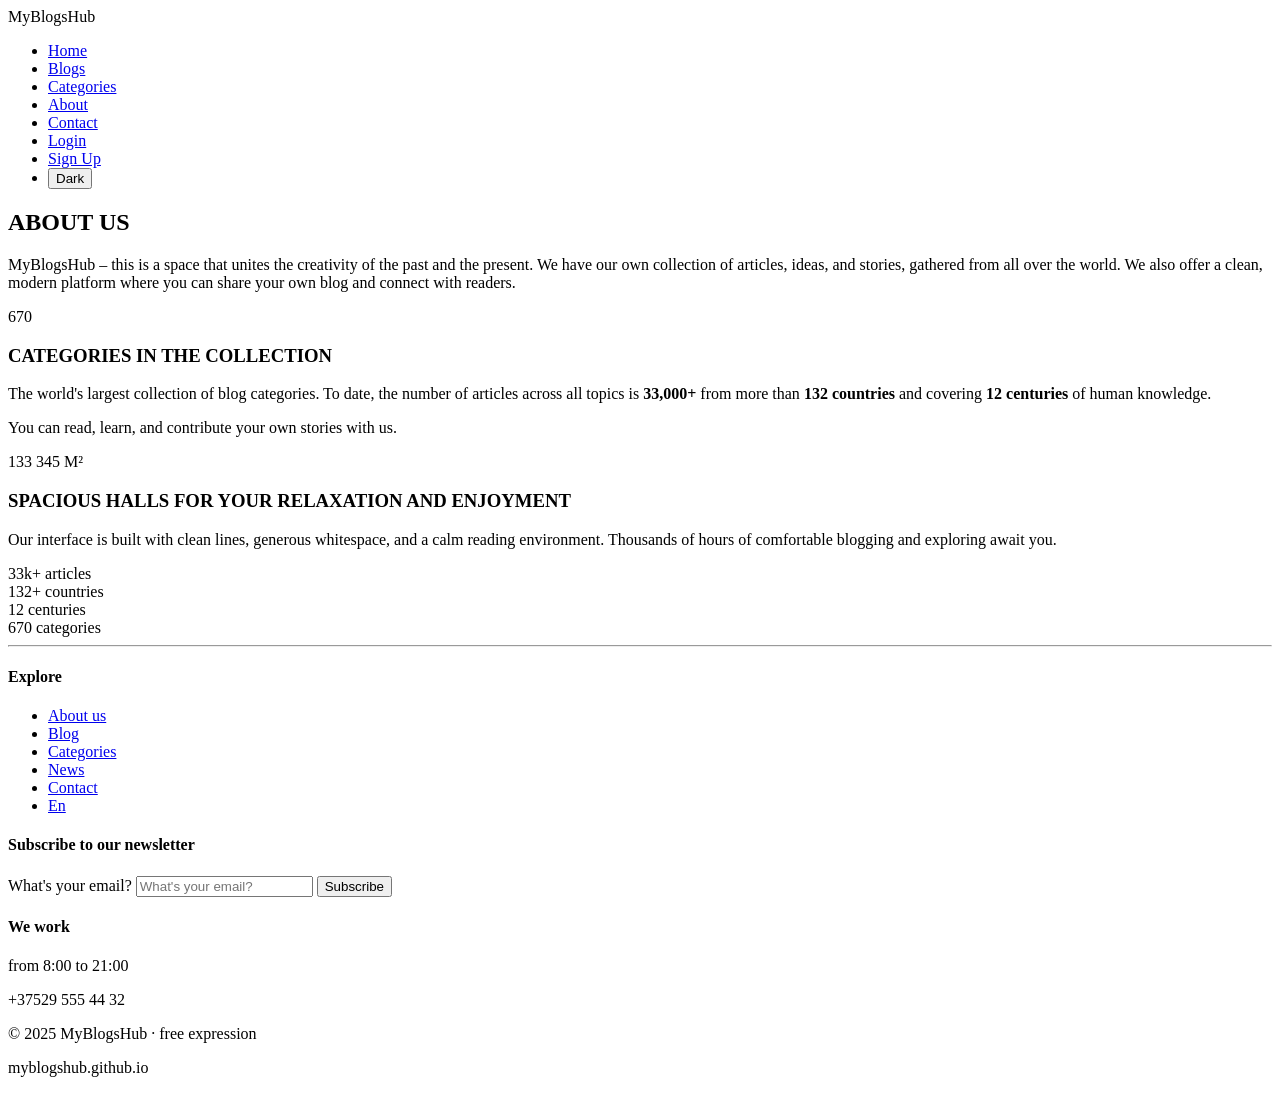
==== about.html @ 2fc3e459 "Create about.html" ====
<!DOCTYPE html>
<html lang="en">
<head>
  <meta charset="UTF-8">
  <meta name="viewport" content="width=device-width, initial-scale=1.0">
  <title>MyBlogsHub · about us</title>
  <link rel="stylesheet" href="about-style.css">
</head>
<body class="light-theme">
  <header class="site-header">
    <div class="container header-flex">
      <div class="logo">MyBlogsHub</div>
      <nav class="navbar">
        <ul class="nav-list">
          <li><a href="index.html">Home</a></li>
          <li><a href="#">Blogs</a></li>
          <li><a href="#">Categories</a></li>
          <li><a href="about.html" class="active">About</a></li>
          <li><a href="#">Contact</a></li>
          <li><a href="login.html">Login</a></li>
          <li><a href="register.html">Sign Up</a></li>
          <li><button class="theme-toggle" id="themeToggle">Dark</button></li>
        </ul>
      </nav>
      <div class="mobile-toggle" id="mobileToggle">
        <span></span><span></span><span></span>
      </div>
    </div>
  </header>

  <main>
    <section class="about-hero">
      <div class="container">
        <h1>ABOUT US</h1>
        <p class="about-description">
          MyBlogsHub – this is a space that unites the creativity of the past and the present. 
          We have our own collection of articles, ideas, and stories, gathered from all over the world. 
          We also offer a clean, modern platform where you can share your own blog and connect with readers.
        </p>
      </div>
    </section>

    <section class="stats">
      <div class="container">
        <div class="stats-grid">
          <div class="stat-card">
            <span class="stat-number">670</span>
            <h3>CATEGORIES IN THE COLLECTION</h3>
            <p class="stat-detail">
              The world's largest collection of blog categories. 
              To date, the number of articles across all topics is <strong>33,000+</strong> 
              from more than <strong>132 countries</strong> and covering <strong>12 centuries</strong> 
              of human knowledge.
            </p>
            <p class="stat-note">
              You can read, learn, and contribute your own stories with us.
            </p>
          </div>

          <div class="stat-card spacious-card">
            <span class="stat-number">133 345</span>
            <span class="stat-unit">M²</span>
            <h3>SPACIOUS HALLS FOR YOUR RELAXATION AND ENJOYMENT</h3>
            <p class="stat-detail">
              Our interface is built with clean lines, generous whitespace, and a calm reading environment. 
              Thousands of hours of comfortable blogging and exploring await you.
            </p>
          </div>
        </div>

        <div class="stat-mini-row">
          <div class="mini-item"><span>33k+</span> articles</div>
          <div class="mini-item"><span>132+</span> countries</div>
          <div class="mini-item"><span>12</span> centuries</div>
          <div class="mini-item"><span>670</span> categories</div>
        </div>
      </div>
    </section>
    <hr class="separator">
  </main>

  <footer class="site-footer">
    <div class="container footer-grid">
      <div class="footer-nav">
        <h4>Explore</h4>
        <ul>
          <li><a href="#">About us</a></li>
          <li><a href="#">Blog</a></li>
          <li><a href="#">Categories</a></li>
          <li><a href="#">News</a></li>
          <li><a href="#">Contact</a></li>
          <li><a href="#" class="lang">En</a></li>
        </ul>
      </div>

      <div class="footer-newsletter">
        <h4>Subscribe to our newsletter</h4>
        <form class="newsletter-form" id="newsletterForm">
          <label for="email" class="visually-hidden">What's your email?</label>
          <input type="email" id="email" name="email" placeholder="What's your email?" required>
          <button type="submit">Subscribe</button>
        </form>
        <p class="form-feedback" id="formFeedback"></p>
      </div>

      <div class="footer-contact">
        <h4>We work</h4>
        <p>from 8:00 to 21:00</p>
        <p class="phone">+37529 555 44 32</p>
        <p class="copyright">© 2025 MyBlogsHub · free expression</p>
        <p class="domain">myblogshub.github.io</p>
      </div>
    </div>
  </footer>

  <script src="about-script.js"></script>
</body>
</html>
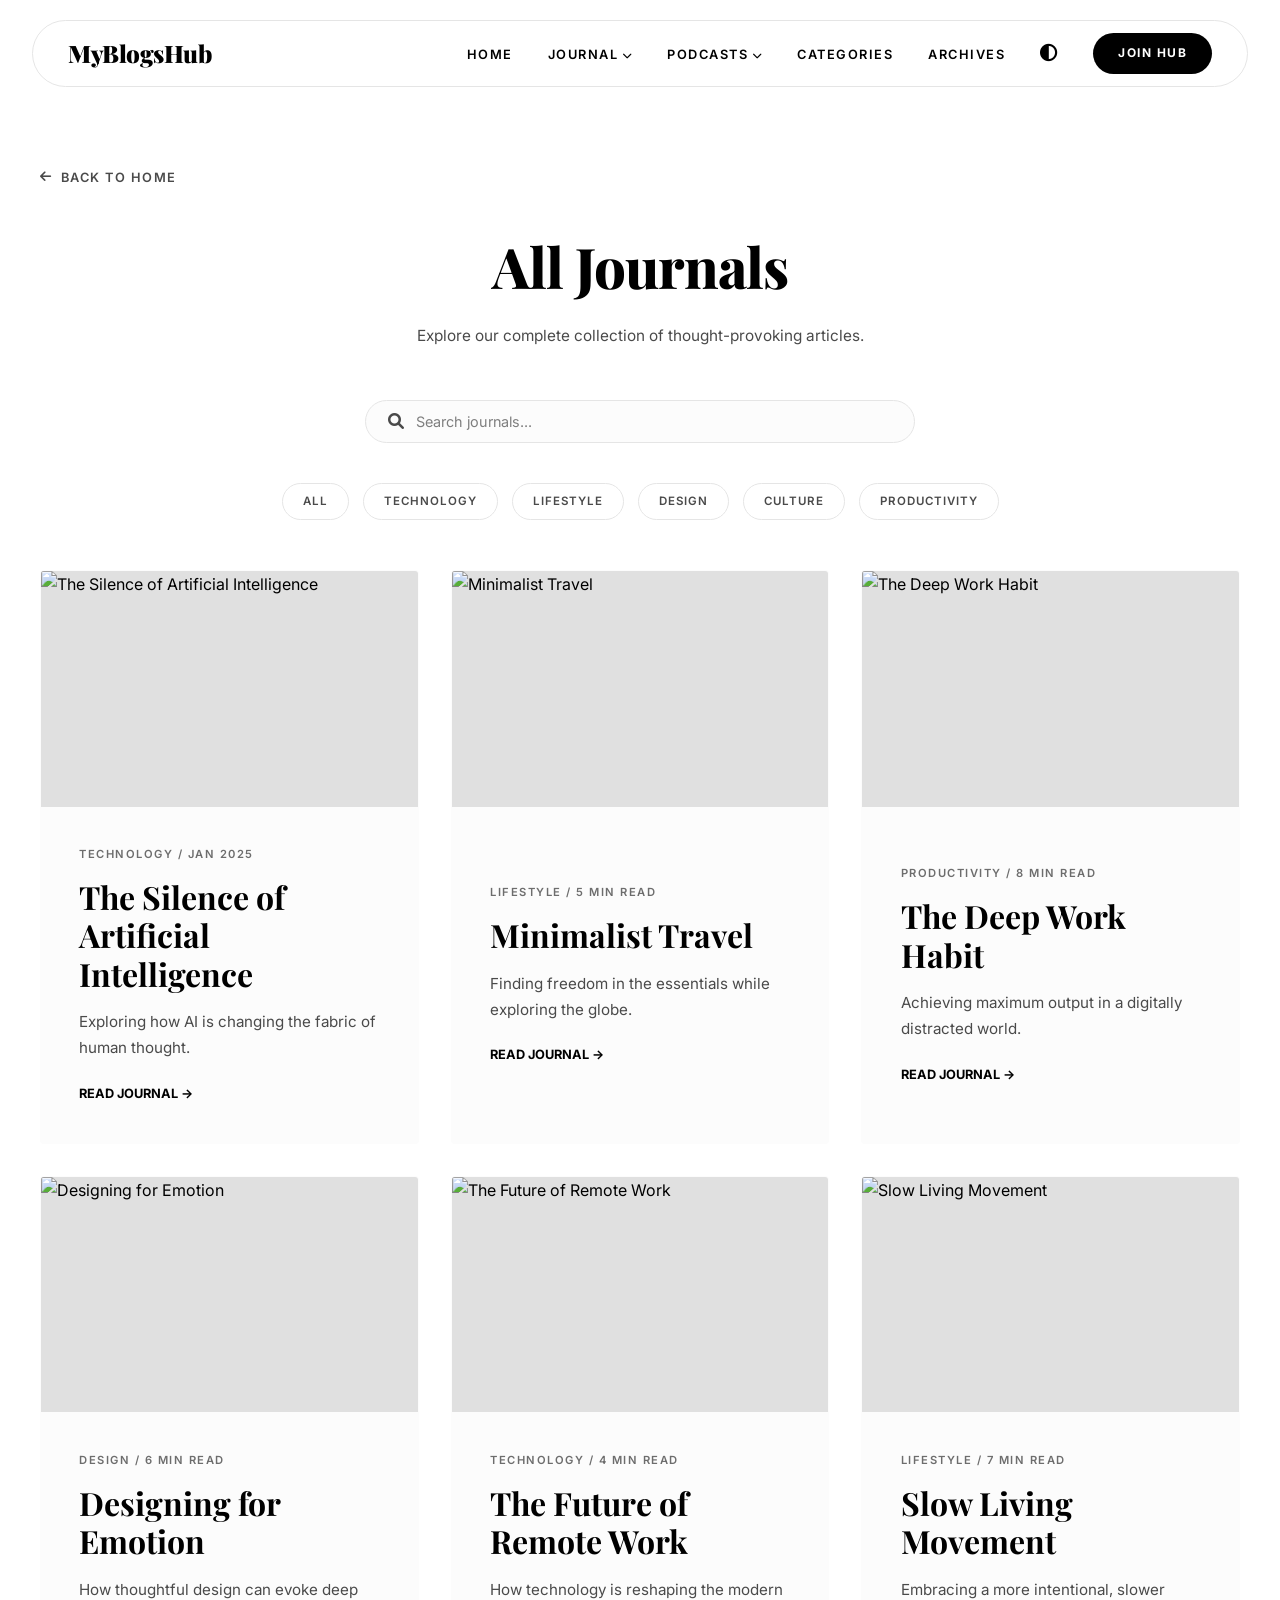
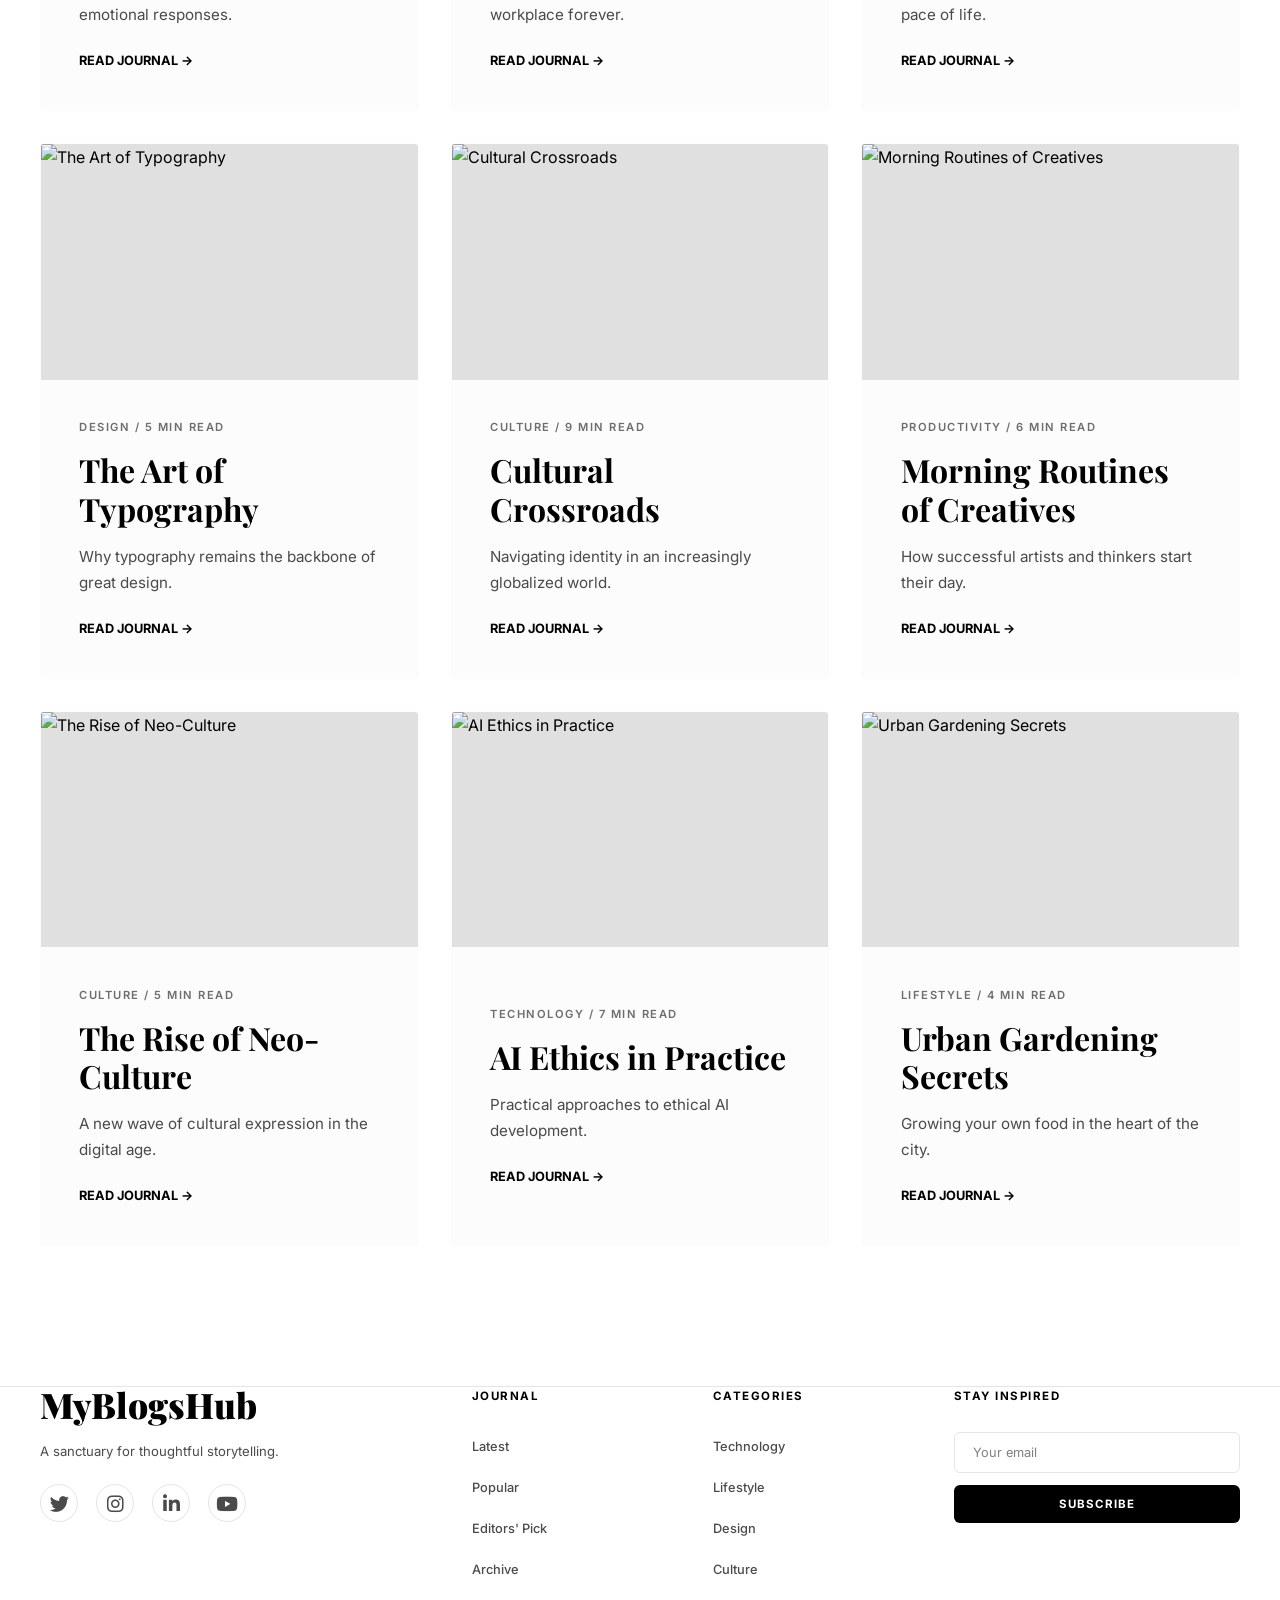
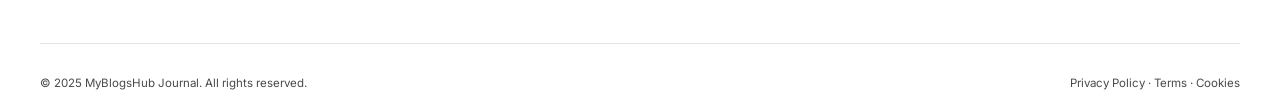
==== commit e5509f1a: "Update about.html" ====
--- a/about.html
+++ b/about.html
@@ -3,116 +3,95 @@
 <head>
   <meta charset="UTF-8">
   <meta name="viewport" content="width=device-width, initial-scale=1.0">
-  <title>MyBlogsHub · about us</title>
-  <link rel="stylesheet" href="about-style.css">
+  <title>MyBlogsHub – All Journals</title>
+  <link rel="stylesheet" href="https://cdnjs.cloudflare.com/ajax/libs/font-awesome/6.0.0-beta3/css/all.min.css">
+  <link rel="stylesheet" href="blogs_style.css">
 </head>
 <body class="light-theme">
-  <header class="site-header">
-    <div class="container header-flex">
-      <div class="logo">MyBlogsHub</div>
-      <nav class="navbar">
-        <ul class="nav-list">
+  <header id="mainHeader">
+    <div class="nav-wrap" id="navWrap">
+      <a href="index.html" class="logo">MyBlogsHub</a>
+      <nav>
+        <ul class="nav-links" id="navLinks">
           <li><a href="index.html">Home</a></li>
-          <li><a href="#">Blogs</a></li>
+          <li class="dropdown-parent">
+            <a href="#" class="dropdown-toggle" onclick="event.preventDefault()">Journal <i class="fas fa-chevron-down"></i></a>
+            <ul class="dropdown-menu">
+              <li><a href="blogs.html?category=all" class="all-cat">All Categories</a></li>
+              <li><a href="blogs.html?category=technology">Technology</a></li>
+              <li><a href="blogs.html?category=lifestyle">Lifestyle</a></li>
+              <li><a href="blogs.html?category=design">Design</a></li>
+              <li><a href="blogs.html?category=culture">Culture</a></li>
+              <li><a href="blogs.html?category=productivity">Productivity</a></li>
+            </ul>
+          </li>
+          <li class="dropdown-parent">
+            <a href="#" class="dropdown-toggle" onclick="event.preventDefault()">Podcasts <i class="fas fa-chevron-down"></i></a>
+            <ul class="dropdown-menu">
+              <li><a href="podcasts.html?category=all" class="all-cat">All Categories</a></li>
+              <li><a href="podcasts.html?category=technology">Technology</a></li>
+              <li><a href="podcasts.html?category=lifestyle">Lifestyle</a></li>
+              <li><a href="podcasts.html?category=design">Design</a></li>
+              <li><a href="podcasts.html?category=culture">Culture</a></li>
+              <li><a href="podcasts.html?category=productivity">Productivity</a></li>
+            </ul>
+          </li>
           <li><a href="#">Categories</a></li>
-          <li><a href="about.html" class="active">About</a></li>
-          <li><a href="#">Contact</a></li>
-          <li><a href="login.html">Login</a></li>
-          <li><a href="register.html">Sign Up</a></li>
-          <li><button class="theme-toggle" id="themeToggle">Dark</button></li>
+          <li><a href="#">Archives</a></li>
+          <li><button class="theme-toggle" id="themeToggle"><i class="fas fa-adjust"></i></button></li>
+          <li><a href="join-hub.html" class="join-hub-btn">Join Hub</a></li>
         </ul>
+        <button class="hamburger-icon" onclick="toggleMenu()"><i class="fas fa-bars"></i></button>
       </nav>
-      <div class="mobile-toggle" id="mobileToggle">
-        <span></span><span></span><span></span>
-      </div>
     </div>
   </header>
 
+  <div id="closeBtn" onclick="toggleMenu()">&times;</div>
+
   <main>
-    <section class="about-hero">
-      <div class="container">
-        <h1>ABOUT US</h1>
-        <p class="about-description">
-          MyBlogsHub – this is a space that unites the creativity of the past and the present. 
-          We have our own collection of articles, ideas, and stories, gathered from all over the world. 
-          We also offer a clean, modern platform where you can share your own blog and connect with readers.
-        </p>
+    <div class="container">
+      <a href="index.html" class="back-btn"><i class="fas fa-arrow-left"></i> Back to Home</a>
+      <div class="blogs-header">
+        <h2>All Journals</h2>
+        <p>Explore our complete collection of thought-provoking articles.</p>
       </div>
-    </section>
-
-    <section class="stats">
-      <div class="container">
-        <div class="stats-grid">
-          <div class="stat-card">
-            <span class="stat-number">670</span>
-            <h3>CATEGORIES IN THE COLLECTION</h3>
-            <p class="stat-detail">
-              The world's largest collection of blog categories. 
-              To date, the number of articles across all topics is <strong>33,000+</strong> 
-              from more than <strong>132 countries</strong> and covering <strong>12 centuries</strong> 
-              of human knowledge.
-            </p>
-            <p class="stat-note">
-              You can read, learn, and contribute your own stories with us.
-            </p>
-          </div>
-
-          <div class="stat-card spacious-card">
-            <span class="stat-number">133 345</span>
-            <span class="stat-unit">M²</span>
-            <h3>SPACIOUS HALLS FOR YOUR RELAXATION AND ENJOYMENT</h3>
-            <p class="stat-detail">
-              Our interface is built with clean lines, generous whitespace, and a calm reading environment. 
-              Thousands of hours of comfortable blogging and exploring await you.
-            </p>
-          </div>
-        </div>
-
-        <div class="stat-mini-row">
-          <div class="mini-item"><span>33k+</span> articles</div>
-          <div class="mini-item"><span>132+</span> countries</div>
-          <div class="mini-item"><span>12</span> centuries</div>
-          <div class="mini-item"><span>670</span> categories</div>
+      <div class="search-wrap">
+        <div class="search-box">
+          <i class="fas fa-search"></i>
+          <input type="text" id="blogSearch" placeholder="Search journals..." oninput="filterBlogs()">
         </div>
       </div>
-    </section>
-    <hr class="separator">
+      <div class="cat-filters" id="catFilters">
+        <a href="index.html" class="cat-pill all-pill">All</a>
+        <button class="cat-pill" data-cat="technology" onclick="setCategory('technology')">Technology</button>
+        <button class="cat-pill" data-cat="lifestyle" onclick="setCategory('lifestyle')">Lifestyle</button>
+        <button class="cat-pill" data-cat="design" onclick="setCategory('design')">Design</button>
+        <button class="cat-pill" data-cat="culture" onclick="setCategory('culture')">Culture</button>
+        <button class="cat-pill" data-cat="productivity" onclick="setCategory('productivity')">Productivity</button>
+      </div>
+      <div class="blogs-grid" id="blogsGrid"></div>
+    </div>
   </main>
 
-  <footer class="site-footer">
-    <div class="container footer-grid">
-      <div class="footer-nav">
-        <h4>Explore</h4>
-        <ul>
-          <li><a href="#">About us</a></li>
-          <li><a href="#">Blog</a></li>
-          <li><a href="#">Categories</a></li>
-          <li><a href="#">News</a></li>
-          <li><a href="#">Contact</a></li>
-          <li><a href="#" class="lang">En</a></li>
-        </ul>
+  <footer class="container">
+    <div class="footer-grid">
+      <div class="footer-col footer-about">
+        <div class="footer-logo">MyBlogsHub</div>
+        <p>A sanctuary for thoughtful storytelling.</p>
+        <div class="social-icons">
+          <a href="#" aria-label="Twitter"><i class="fab fa-twitter"></i></a>
+          <a href="#" aria-label="Instagram"><i class="fab fa-instagram"></i></a>
+          <a href="#" aria-label="LinkedIn"><i class="fab fa-linkedin-in"></i></a>
+          <a href="#" aria-label="YouTube"><i class="fab fa-youtube"></i></a>
+        </div>
       </div>
-
-      <div class="footer-newsletter">
-        <h4>Subscribe to our newsletter</h4>
-        <form class="newsletter-form" id="newsletterForm">
-          <label for="email" class="visually-hidden">What's your email?</label>
-          <input type="email" id="email" name="email" placeholder="What's your email?" required>
-          <button type="submit">Subscribe</button>
-        </form>
-        <p class="form-feedback" id="formFeedback"></p>
-      </div>
-
-      <div class="footer-contact">
-        <h4>We work</h4>
-        <p>from 8:00 to 21:00</p>
-        <p class="phone">+37529 555 44 32</p>
-        <p class="copyright">© 2025 MyBlogsHub · free expression</p>
-        <p class="domain">myblogshub.github.io</p>
-      </div>
+      <div class="footer-col"><h4>Journal</h4><ul class="footer-links"><li><a href="blogs.html?category=all">Latest</a></li><li><a href="blogs.html?category=all">Popular</a></li><li><a href="blogs.html?category=all">Editors' Pick</a></li><li><a href="blogs.html?category=all">Archive</a></li></ul></div>
+      <div class="footer-col"><h4>Categories</h4><ul class="footer-links"><li><a href="blogs.html?category=technology">Technology</a></li><li><a href="blogs.html?category=lifestyle">Lifestyle</a></li><li><a href="blogs.html?category=design">Design</a></li><li><a href="blogs.html?category=culture">Culture</a></li></ul></div>
+      <div class="footer-col"><h4>Stay Inspired</h4><form class="newsletter-form" onsubmit="event.preventDefault();alert('Subscribed!');"><input type="email" placeholder="Your email"><button type="submit">Subscribe</button></form></div>
     </div>
+    <div class="footer-bottom"><span>&copy; 2025 MyBlogsHub Journal. All rights reserved.</span><div><a href="#">Privacy Policy</a> · <a href="#">Terms</a> · <a href="#">Cookies</a></div></div>
   </footer>
 
-  <script src="about-script.js"></script>
+  <script src="blogs_script.js"></script>
 </body>
-</html>
+  </html>
--- a/blogs_style.css
+++ b/blogs_style.css
@@ -0,0 +1,127 @@
+/* blogs_style.css */
+@import url('https://fonts.googleapis.com/css2?family=Inter:wght@300;400;500;600;700&family=Playfair+Display:ital,wght@0,700;0,800;0,900;1,700&display=swap');
+:root { --bg-color:#fff; --text-color:#000; --accent-color:#1a1a1a; --sub-text:#4a4a4a; --card-bg:#fcfcfc; --border-color:#e5e5e5; --glass-bg:rgba(255,255,255,0.85); --transition:all 0.6s cubic-bezier(0.19,1,0.22,1); }
+.dark-theme { --bg-color:#0a0a0a; --text-color:#fff; --accent-color:#f0f0f0; --sub-text:#b0b0b0; --card-bg:#111; --border-color:#1e1e1e; --glass-bg:rgba(10,10,10,0.9); }
+* { margin:0; padding:0; box-sizing:border-box; }
+html { scroll-behavior:smooth; -webkit-tap-highlight-color:transparent; }
+body { font-family:'Inter',sans-serif; background:var(--bg-color); color:var(--text-color); transition:background-color 0.5s ease, color 0.5s ease; line-height:1.7; overflow-x:hidden; -webkit-font-smoothing:antialiased; min-height:100vh; }
+.container { max-width:1400px; margin:0 auto; padding:0 40px; width:100%; }
+
+header { position:fixed; top:20px; left:0; right:0; z-index:1000; transition: transform 0.4s cubic-bezier(0.19,1,0.22,1), opacity 0.4s ease; will-change: transform; }
+header.hidden { transform: translateY(-120px); opacity: 0; pointer-events: none; }
+.nav-wrap { margin:0 auto; width:95%; max-width:1250px; background:var(--glass-bg); backdrop-filter:blur(25px); border:1px solid var(--border-color); border-radius:100px; padding:12px 35px; display:flex; justify-content:space-between; align-items:center; transition:all 0.35s cubic-bezier(0.19,1,0.22,1); }
+.nav-wrap.scrolled { padding:8px 30px; width:90%; border-radius:80px; }
+.logo { font-family:'Playfair Display',serif; font-weight:900; font-size:clamp(1.2rem,2.5vw,1.5rem); letter-spacing:-0.5px; color:var(--text-color); cursor:pointer; white-space:nowrap; transition:opacity 0.3s, transform 0.3s; text-decoration:none; }
+.logo:hover { opacity:0.7; transform:scale(1.03); }
+.nav-links { display:flex; list-style:none; gap:35px; align-items:center; }
+.nav-links a { text-decoration:none; color:var(--text-color); font-size:0.8rem; font-weight:600; text-transform:uppercase; letter-spacing:1.5px; transition:opacity 0.3s, transform 0.3s; white-space:nowrap; display:inline-block; }
+.nav-links a:hover { opacity:0.4; transform:translateY(-1px); }
+
+/* Dropdown */
+.dropdown-parent { position:static; }
+.dropdown-toggle { cursor:pointer; display:flex; align-items:center; gap:6px; }
+.dropdown-toggle i { font-size:0.6rem; transition:transform 0.35s ease; }
+.dropdown-parent.show .dropdown-toggle i { transform:rotate(180deg); }
+.dropdown-menu { position:static; left:auto; top:auto; transform:none; background:transparent; backdrop-filter:none; border:none; padding:0; min-width:0; list-style:none; opacity:1; visibility:visible; pointer-events:all; box-shadow:none; text-align:center; display:none; }
+.dropdown-parent.show .dropdown-menu,
+.dropdown-parent.open .dropdown-menu { display:block; }
+.dropdown-menu li a { display:block; padding:8px 0; font-size:0.9rem; letter-spacing:1.2px; color:var(--sub-text); transition:all 0.25s; text-transform:capitalize; width:100%; text-align:center; }
+.dropdown-menu li a:hover { background:var(--border-color); color:var(--text-color); opacity:1; transform:none; }
+.dropdown-menu li a.all-cat { border-bottom:1px solid var(--border-color); margin-bottom:4px; font-weight:700; color:var(--text-color); }
+
+@media (min-width:769px) {
+  .dropdown-parent { position:relative; }
+  .dropdown-menu { position:absolute; top:calc(100% + 18px); left:50%; transform:translateX(-50%) translateY(8px); background:var(--glass-bg); backdrop-filter:blur(30px); border:1px solid var(--border-color); border-radius:16px; padding:8px 0; min-width:210px; list-style:none; opacity:0; visibility:hidden; pointer-events:none; transition:all 0.35s cubic-bezier(0.19,1,0.22,1); box-shadow:0 20px 50px rgba(0,0,0,0.08); text-align:left; display:block; }
+  .dropdown-parent.show .dropdown-menu { opacity:1; visibility:visible; pointer-events:all; transform:translateX(-50%) translateY(0); }
+  .dropdown-menu li a { padding:10px 22px; font-size:0.72rem; text-align:left; }
+}
+
+.theme-toggle { background:none; border:none; cursor:pointer; color:var(--text-color); font-size:1.1rem; outline:none; padding:0; transition:transform 0.4s ease; }
+.theme-toggle:hover { transform:rotate(30deg); }
+.join-hub-btn { background:var(--text-color); color:var(--bg-color)!important; padding:10px 25px; border-radius:100px; font-size:0.75rem!important; font-weight:700!important; opacity:1!important; transition:all 0.35s cubic-bezier(0.19,1,0.22,1)!important; display:inline-block; }
+.join-hub-btn:hover { transform:translateY(-2px); opacity:0.9!important; box-shadow:0 8px 25px rgba(0,0,0,0.1); }
+.hamburger-icon { display:none; background:none; border:none; font-size:1.3rem; color:var(--text-color); cursor:pointer; z-index:1002; transition:0.3s; }
+.hamburger-icon:hover { opacity:0.6; transform:scale(1.1); }
+#closeBtn { display:none; }
+
+main { padding-top: clamp(140px, 18vh, 180px); padding-bottom: 60px; }
+.back-btn { display:inline-flex; align-items:center; gap:8px; color:var(--sub-text); font-weight:600; font-size:0.8rem; text-transform:uppercase; letter-spacing:1.5px; margin-bottom:30px; transition:all 0.3s; background:none; border:none; font-family:'Inter',sans-serif; text-decoration:none; }
+.back-btn:hover { color:var(--text-color); gap:12px; }
+.back-btn i { transition:transform 0.3s; }
+.back-btn:hover i { transform:translateX(-4px); }
+.blogs-header { text-align:center; margin-bottom:50px; animation:fadeUp 0.8s 0.2s cubic-bezier(0.19,1,0.22,1) both; }
+.blogs-header h2 { font-family:'Playfair Display',serif; font-size:clamp(2rem,5vw,3.5rem); font-weight:800; letter-spacing:-1px; margin-bottom:10px; color:var(--text-color); }
+.blogs-header p { color:var(--sub-text); font-size:clamp(0.85rem,1.2vw,1rem); }
+@keyframes fadeUp { 0%{opacity:0; transform:translateY(28px);} 100%{opacity:1; transform:translateY(0);} }
+
+.search-wrap { display:flex; justify-content:center; margin-bottom:40px; animation:fadeUp 0.6s 0.1s cubic-bezier(0.19,1,0.22,1) both; }
+.search-box { display:flex; align-items:center; gap:12px; background:var(--card-bg); border:1px solid var(--border-color); border-radius:100px; padding:12px 22px; width:100%; max-width:550px; transition:all 0.35s ease; }
+.search-box:focus-within { border-color:var(--text-color); box-shadow:0 0 0 6px rgba(128,128,128,0.06); }
+.search-box i { color:var(--sub-text); font-size:1rem; }
+.search-box input { flex:1; border:none; background:transparent; color:var(--text-color); font-family:'Inter',sans-serif; font-size:0.9rem; outline:none; }
+.search-box input::placeholder { color:var(--sub-text); opacity:0.7; }
+
+.cat-filters { display:flex; justify-content:center; flex-wrap:wrap; gap:clamp(8px,1.5vw,14px); margin-bottom:50px; animation:fadeUp 0.6s 0.2s cubic-bezier(0.19,1,0.22,1) both; }
+.cat-pill { background:transparent; border:1px solid var(--border-color); color:var(--sub-text); padding:8px 20px; border-radius:100px; font-family:'Inter',sans-serif; font-size:clamp(0.7rem,0.9vw,0.78rem); font-weight:600; cursor:pointer; text-transform:uppercase; letter-spacing:1px; transition:all 0.3s ease; white-space:nowrap; text-decoration:none; display:inline-block; }
+.cat-pill:hover, .cat-pill.active { background:var(--text-color); color:var(--bg-color); border-color:var(--text-color); transform:translateY(-2px); box-shadow:0 6px 20px rgba(0,0,0,0.1); }
+.cat-pill.all-pill { background:transparent; }
+
+.blogs-grid { display:grid; grid-template-columns:repeat(auto-fill, minmax(340px, 1fr)); gap:clamp(20px,2.5vw,32px); padding-bottom:80px; }
+.blog-card { background:var(--card-bg); border-radius:4px; overflow:hidden; transition:var(--transition); display:flex; flex-direction:column; border:1px solid transparent; }
+.blog-card:hover { transform:translateY(-6px); box-shadow:0 25px 60px rgba(0,0,0,0.08); border-color:var(--border-color); }
+.card-img-wrap { width:100%; aspect-ratio:16/10; overflow:hidden; position:relative; background:#e0e0e0; }
+.dark-theme .card-img-wrap { background:#1a1a1a; }
+.card-img-wrap img { width:100%; height:100%; object-fit:cover; transition:transform 1.8s cubic-bezier(0.19,1,0.22,1); }
+.blog-card:hover .card-img-wrap img { transform:scale(1.05); }
+.card-content { padding:clamp(22px,3vw,40px); display:flex; flex-direction:column; justify-content:center; flex:1; }
+.card-meta { font-size:0.7rem; text-transform:uppercase; letter-spacing:1.5px; color:var(--sub-text); margin-bottom:14px; font-weight:600; opacity:0.8; }
+.card-title { font-family:'Playfair Display',serif; font-size:clamp(1.3rem,2.5vw,2rem); line-height:1.2; margin-bottom:16px; color:var(--text-color); font-weight:700; transition:opacity 0.3s; }
+.blog-card:hover .card-title { opacity:0.8; }
+.card-desc { font-size:clamp(0.8rem,1.3vw,0.95rem); color:var(--sub-text); margin-bottom:22px; }
+.no-results { text-align:center; grid-column:1/-1; padding:60px 20px; color:var(--sub-text); font-size:1rem; }
+
+footer { padding:clamp(70px,10vw,100px) 0 clamp(30px,4vw,40px); border-top:1px solid var(--border-color); margin-top:20px; }
+.footer-grid { display:grid; grid-template-columns:2fr 1fr 1fr 1.5fr; gap:clamp(25px,4vw,50px); margin-bottom:clamp(35px,6vw,60px); }
+.footer-col h4 { font-family:'Inter',sans-serif; font-weight:700; font-size:clamp(0.72rem,0.9vw,0.85rem); text-transform:uppercase; letter-spacing:1.5px; margin-bottom:clamp(18px,2.5vw,25px); color:var(--text-color); }
+.footer-logo { font-family:'Playfair Display',serif; font-size:clamp(1.8rem,3vw,2.2rem); font-weight:900; line-height:1; margin-bottom:18px; color:var(--text-color); }
+.footer-about p { color:var(--sub-text); font-size:clamp(0.82rem,1vw,0.95rem); line-height:1.8; margin-bottom:20px; max-width:380px; }
+.footer-links { list-style:none; display:flex; flex-direction:column; gap:clamp(10px,1.5vw,14px); }
+.footer-links a { color:var(--sub-text); text-decoration:none; font-size:clamp(0.8rem,1vw,0.9rem); font-weight:500; transition:color 0.3s, transform 0.3s; display:inline-block; }
+.footer-links a:hover { color:var(--text-color); transform:translateX(4px); }
+.social-icons { display:flex; gap:clamp(12px,2vw,18px); margin-top:5px; flex-wrap:wrap; }
+.social-icons a { color:var(--sub-text); font-size:clamp(1rem,1.5vw,1.2rem); transition:color 0.3s, transform 0.35s; display:flex; align-items:center; justify-content:center; width:38px; height:38px; border-radius:50%; border:1px solid var(--border-color); text-decoration:none; }
+.social-icons a:hover { color:var(--text-color); transform:translateY(-4px); border-color:var(--text-color); }
+.newsletter-form { display:flex; flex-direction:column; gap:12px; }
+.newsletter-form input { background:transparent; border:1px solid var(--border-color); padding:clamp(10px,1.5vw,12px) clamp(14px,2vw,18px); color:var(--text-color); font-family:'Inter',sans-serif; font-size:clamp(0.8rem,1vw,0.9rem); border-radius:6px; outline:none; transition:border-color 0.3s, box-shadow 0.3s; width:100%; }
+.newsletter-form input::placeholder { color:var(--sub-text); opacity:0.7; }
+.newsletter-form input:focus { border-color:var(--text-color); box-shadow:0 0 0 3px rgba(128,128,128,0.1); }
+.newsletter-form button { background:var(--text-color); color:var(--bg-color); border:none; padding:clamp(10px,1.5vw,12px) clamp(18px,2.5vw,24px); font-family:'Inter',sans-serif; font-weight:700; font-size:clamp(0.7rem,0.9vw,0.8rem); text-transform:uppercase; letter-spacing:1px; border-radius:6px; cursor:pointer; transition:opacity 0.3s, transform 0.3s; white-space:nowrap; }
+.newsletter-form button:hover { opacity:0.8; transform:translateY(-2px); }
+.footer-bottom { display:flex; justify-content:space-between; align-items:center; padding-top:clamp(20px,3vw,30px); border-top:1px solid var(--border-color); font-size:clamp(0.72rem,0.9vw,0.85rem); color:var(--sub-text); flex-wrap:wrap; gap:12px; }
+.footer-bottom a { color:var(--sub-text); text-decoration:none; transition:color 0.3s; }
+.footer-bottom a:hover { color:var(--text-color); text-decoration:underline; }
+
+@media (max-width:1100px){ .blogs-grid{ grid-template-columns:repeat(auto-fill, minmax(280px,1fr)); } .footer-grid{ grid-template-columns:1.5fr 1fr 1fr; gap:35px; } .footer-grid .footer-col:last-child{grid-column:span 3;} .footer-about p{max-width:100%;} }
+@media (max-width:768px){
+  .container{padding:0 25px;} .hamburger-icon{display:block;}
+  .nav-links{position:fixed; top:0; right:-100%; width:100%; height:100vh; height:100dvh; background:var(--bg-color); flex-direction:column; justify-content:flex-start; align-items:center; padding-top:80px; padding-bottom:40px; overflow-y:auto; transition:right 0.5s cubic-bezier(0.19,1,0.22,1); z-index:1001; gap:18px;}
+  .nav-links.active{right:0;}
+  .nav-links li{width:100%; text-align:center; flex-shrink:0;}
+  .nav-links a{font-size:1.1rem; letter-spacing:2px;}
+  .nav-links .hamburger-icon{display:none;}
+  #closeBtn{display:none; position:fixed; top:20px; right:20px; font-size:2rem; color:var(--text-color); cursor:pointer; z-index:1003; background:none; border:none; line-height:1;}
+  .nav-links .dropdown-parent{position:static!important;}
+  .nav-links .dropdown-parent .dropdown-menu{position:static!important; left:auto!important; top:auto!important; transform:none!important; width:100%!important; min-width:0!important; display:none!important; padding:0!important; margin:0!important; background:transparent!important; border:none!important; box-shadow:none!important; text-align:center!important; opacity:1!important; visibility:visible!important; pointer-events:all!important; list-style:none!important;}
+  .nav-links .dropdown-parent.open .dropdown-menu{display:block!important;}
+  .nav-links .dropdown-menu li a{display:block!important; width:100%!important; padding:8px 0!important; font-size:0.9rem!important; text-align:center!important;}
+  .blogs-grid{ grid-template-columns:1fr; } .footer-grid{ grid-template-columns:1fr 1fr; gap:30px; } .footer-grid .footer-col:last-child{grid-column:span 2;} .footer-about{grid-column:span 2;}
+  .nav-wrap{padding:10px 22px; border-radius:50px;} .nav-wrap.scrolled{padding:7px 20px; border-radius:40px;} main{padding-top:clamp(120px,15vh,150px);}
+}
+@media (max-width:420px){
+  .container{padding:0 15px;} .nav-wrap{padding:8px 18px; border-radius:40px;} .nav-wrap.scrolled{padding:6px 15px; border-radius:35px;} .logo{font-size:1.05rem;} .hamburger-icon{font-size:1.1rem;} #closeBtn{top:15px; right:15px; font-size:1.8rem;}
+  .card-content{padding:18px 15px;} .card-title{font-size:1.2rem;} .card-desc{font-size:0.78rem;}
+  .cat-pill{padding:6px 14px; font-size:0.65rem;} .search-box{padding:10px 16px;}
+  .footer-grid{grid-template-columns:1fr; gap:28px;} .footer-grid .footer-col:last-child, .footer-about{grid-column:span 1;} .footer-bottom{flex-direction:column; text-align:center;}
+  main{padding-top:110px;}
+}
+@media (prefers-reduced-motion:reduce){*,*::before,*::after{animation-duration:0.01ms!important; animation-iteration-count:1!important; transition-duration:0.01ms!important; scroll-behavior:auto!important;}}
